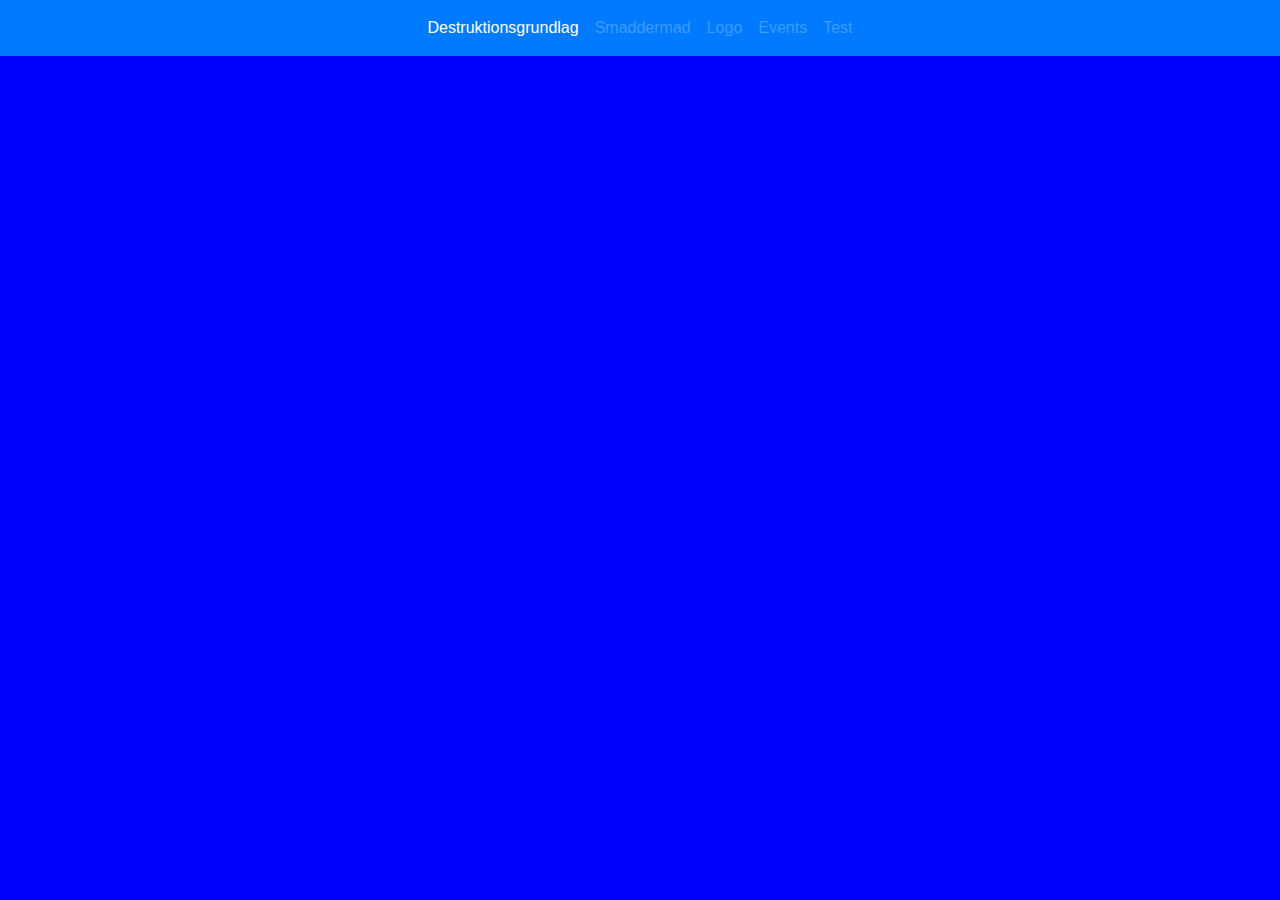
==== index.html @ d43ce2b5 "skelet" ====
<!doctype html>
<html class="no-js" lang="">

<head>
	<meta charset="utf-8">
	<meta http-equiv="x-ua-compatible" content="ie=edge">
	<title>Ændr title</title>
	<meta name="description" content="">
	<meta name="viewport" content="width=device-width, initial-scale=1">

	<link rel="stylesheet" href="bs/css/bootstrap.min.css">
	<link rel="stylesheet" href="css/style.css">
</head>

<body>

	<main class="container">


		<nav id="header" class="navbar navbar-expand-lg navbar-light fixed-top navbar-dark bg-primary ">
			<button class="navbar-toggler" type="button" data-toggle="collapse" data-target="#navbarTogglerDemo01" aria-controls="navbarTogglerDemo01" aria-expanded="false" aria-label="Toggle navigation">
				<span class="navbar-toggler-icon"></span>
			</button>
			<div class="collapse navbar-collapse justify-content-center" id="navbarTogglerDemo01">
				<ul class="navbar-nav">
					<li class="nav-item active">
						<a class="nav-link" href="#!">Destruktionsgrundlag <span class="sr-only">(current)</span></a>
					</li>
					<li class="nav-item">
						<a class="nav-link disabled" href="#!">Smaddermad</a>
					</li>
					<li class="nav-item">
						<a class="nav-link disabled" href="#!">Logo</a>
					</li>
					<li class="nav-item">
						<a class="nav-link disabled" href="#!">Events</a>
					</li>
					<li class="nav-item">
						<a class="nav-link disabled" href="#!">Test</a>
					</li>
				</ul>
			</div>


		</nav>

		<section id="splash" class="row">

		</section>

		<section id="info" class="row">
		</section>

		<section id="taste" class="row text-center">
		</section>

		<section id="test" class="row">
		</section>

		<footer id="footer" class="row">
		</footer>

	</main>

	<!-- Ikke mere indhold efter denne linie -->

	<!-- jQuery og popper.js inkludes herunder - nødvendigt for Bootstrap  - slet dem ikke-->

	<script src="https://code.jquery.com/jquery-3.3.1.slim.min.js" integrity="sha384-q8i/X+965DzO0rT7abK41JStQIAqVgRVzpbzo5smXKp4YfRvH+8abtTE1Pi6jizo" crossorigin="anonymous"></script>
	<script src="https://cdnjs.cloudflare.com/ajax/libs/popper.js/1.14.7/umd/popper.min.js" integrity="sha384-UO2eT0CpHqdSJQ6hJty5KVphtPhzWj9WO1clHTMGa3JDZwrnQq4sF86dIHNDz0W1" crossorigin="anonymous"></script>
	<script src="bs/js/bootstrap.min.js"></script>
	<script src="js/scripts.js"></script>
</body>

</html>
---- css/style.css ----
/* "css/style.css" - til dine custom styles*/

/* Før du skriver noget CSS selv, så tjek https://getbootstrap.com/docs/4.3/getting-started/introduction/ (menuen til venstre)

Der er masser af indbyggede classes for alt muligt i bootstrap, som du hellere skal tilføje i HTML-filen.
F.eks. for typografi, spacing (margin og padding), flexboxes og positionering med meget mere */

/* // Extra small devices (portrait phones, less than 576px)
    // No media query for `xs` since this is the default in Bootstrap*/

/**************************************************/
/* WRITE MOBILE STYLES AND GENERAL STYLES (fonts, colors etc.) HERE BEFORE THE FIRST BREAKPOINT */

body {
	background-color: red;
}

#top,
#bottom {
	background: greenyellow;
}

/* tidl. kaldet 'xs-' */
/*
body::before {
	content: "Default. mobile/under 576px. Deafult i Bootstrap.";
	padding: 1rem;
	background-color: turquoise;
	position: fixed;
	top: 0;
	left: 0;
	z-index: 1000;
	opacity: 0.5;
}
*/

section {
	margin-bottom: 30px;

}



.navbar-nav {
	height: 100vh;
}



/**************************************************/
/* Small devices (landscape phones, 576px and up) */
/**************************************************/
@media (min-width: 576px) {

	body {
		background-color: hotpink;
	}

	/*
    body::before {
        content: "'sm-': lig el. over 576px.";
    }
*/

	/* END "sm-" 576px and up */
}

/**************************************************/
/* // Medium devices (tablets, 768px and up) */
/**************************************************/
@media (min-width: 768px) {

	body {
		background-color: yellow;
	}

	/*
    body::before {
        content: "'md': lig el. over 768px. ";
    }
*/

	/* END "md-" 768px and up */
}

/**************************************************/
/* // Large devices (desktops, 992px and up) */
/**************************************************/
@media (min-width: 992px) {

	body {
		background-color: peru;
	}

	/*
    body::before {
        content: "'lg': lig el. over 992px.";
    }
*/

	/* END "lg-" 992px and up */
}

/**************************************************/
/* // Extra large devices (large desktops, 1200px and up) */
/**************************************************/
@media (min-width: 1200px) {

	body {
		background-color: blue;
	}

	/*
    body::before {
    	content: "'xl': lig el. over 1200px.";
    }
*/

	/* END "xl-" 1200px and up */
	.navbar-nav {
		height: auto;
	}

}
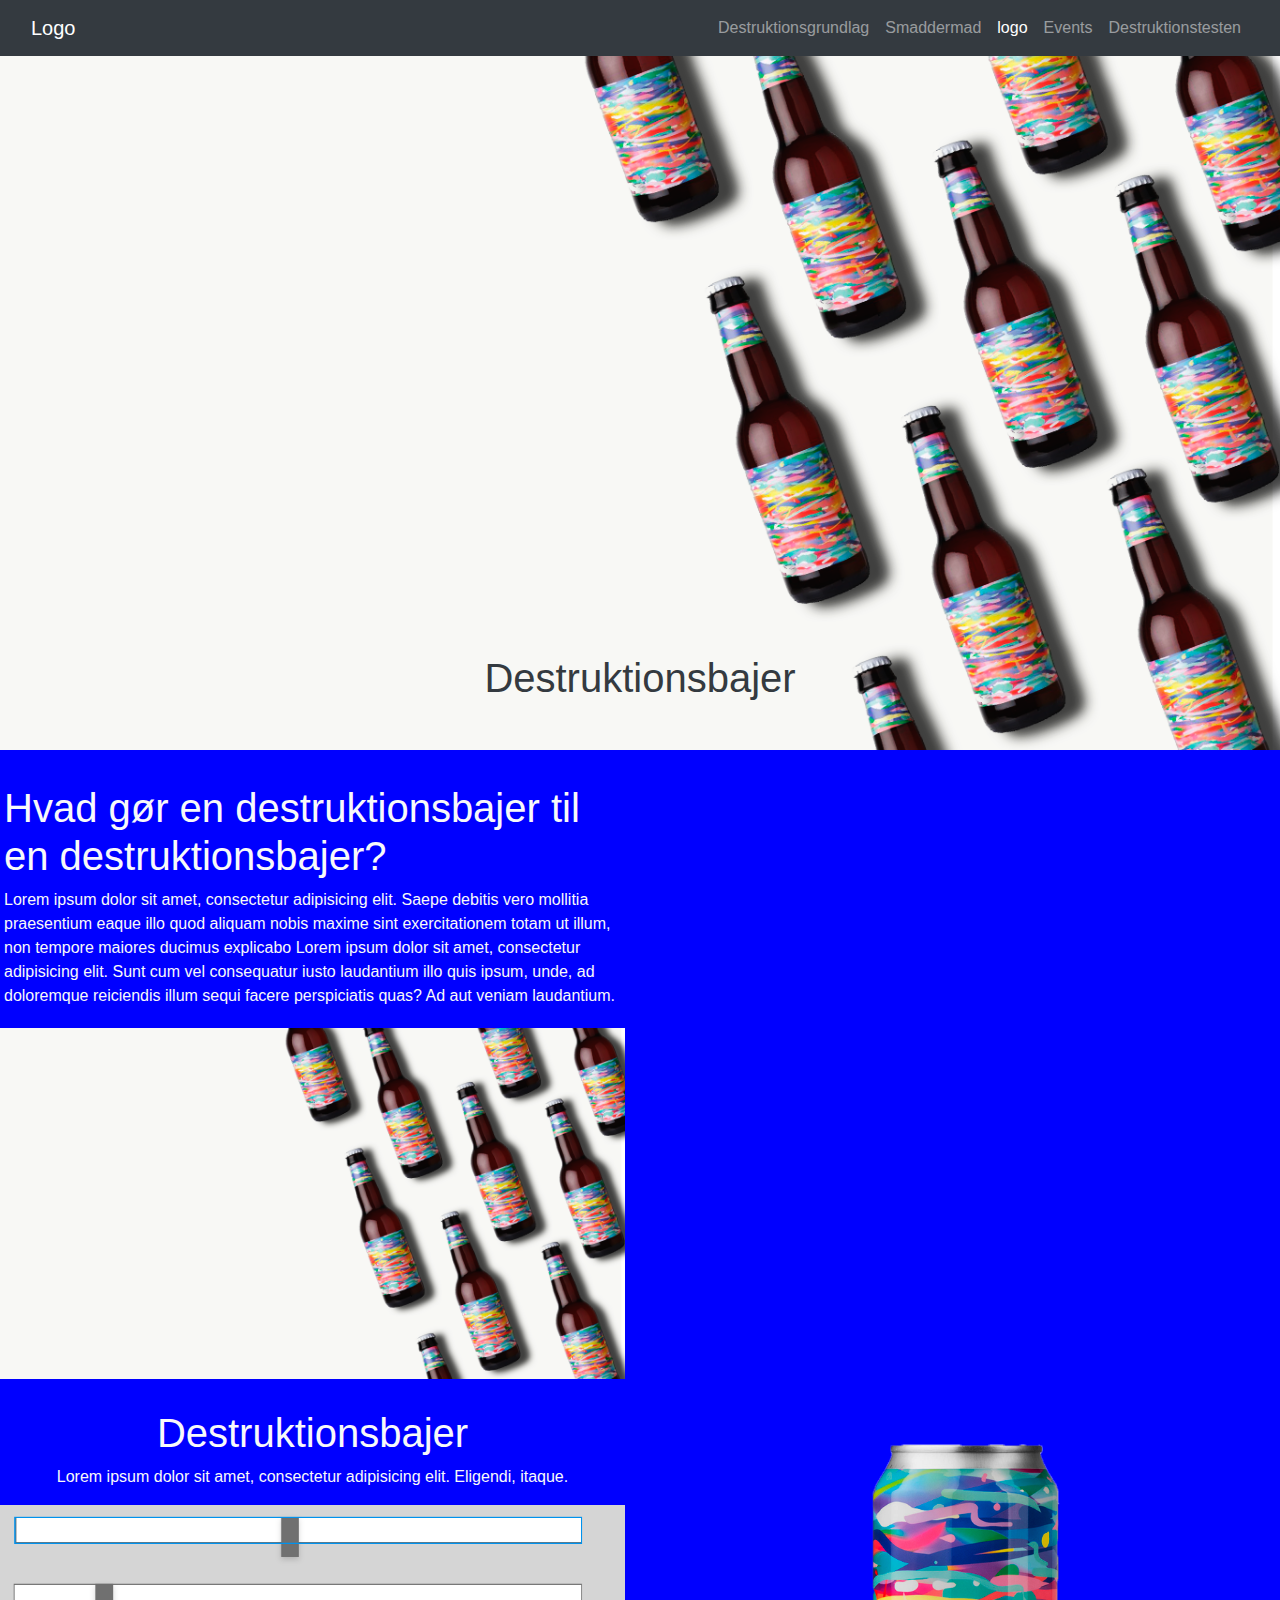
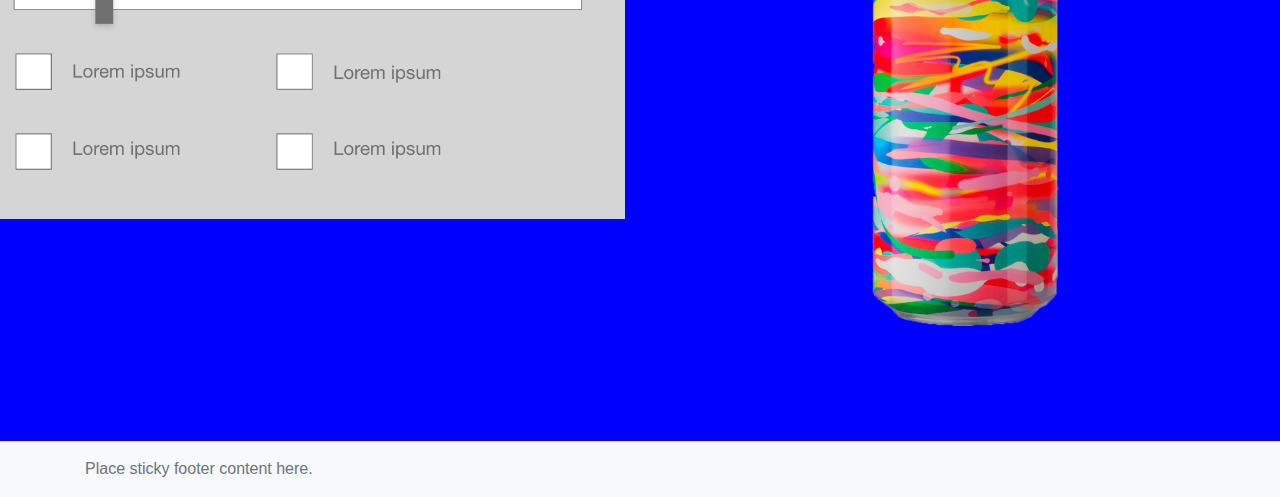
==== commit 7f72d924: "skabelon" ====
--- a/index.html
+++ b/index.html
@@ -14,53 +14,94 @@
 
 <body>
 
-	<main class="container">
 
 
-		<nav id="header" class="navbar navbar-expand-lg navbar-light fixed-top navbar-dark bg-primary ">
-			<button class="navbar-toggler" type="button" data-toggle="collapse" data-target="#navbarTogglerDemo01" aria-controls="navbarTogglerDemo01" aria-expanded="false" aria-label="Toggle navigation">
-				<span class="navbar-toggler-icon"></span>
-			</button>
-			<div class="collapse navbar-collapse justify-content-center" id="navbarTogglerDemo01">
-				<ul class="navbar-nav">
-					<li class="nav-item active">
-						<a class="nav-link" href="#!">Destruktionsgrundlag <span class="sr-only">(current)</span></a>
-					</li>
-					<li class="nav-item">
-						<a class="nav-link disabled" href="#!">Smaddermad</a>
-					</li>
-					<li class="nav-item">
-						<a class="nav-link disabled" href="#!">Logo</a>
-					</li>
-					<li class="nav-item">
-						<a class="nav-link disabled" href="#!">Events</a>
-					</li>
-					<li class="nav-item">
-						<a class="nav-link disabled" href="#!">Test</a>
-					</li>
-				</ul>
+	<!-- Navigation -->
+	<section id="splash" class="row">
+		<nav class=" navbar navbar-expand-xl navbar-dark bg-dark fixed-top">
+			<div class="container col-12">
+				<a class="navbar-brand active" href="index.html">Logo<span class="sr-only">(current)</span></a>
+				<button class="navbar-toggler" type="button" data-toggle="collapse" data-target="#navbarResponsive" aria-controls="navbarResponsive" aria-expanded="false" aria-label="Toggle navigation">
+					<span class="navbar-toggler-icon"></span>
+				</button>
+				<div class="collapse navbar-collapse" id="navbarResponsive">
+					<ul class="navbar-nav ml-auto">
+						<li class="nav-item">
+							<a class="nav-link" href="destruktionsgrundlag.html">Destruktionsgrundlag
+							</a>
+						</li>
+						<li class="nav-item">
+							<a class="nav-link" href="#">Smaddermad</a>
+						</li>
+						<li class="nav-item active">
+							<a class="nav-link" href="#">logo</a>
+						</li>
+						<li class="nav-item">
+							<a class="nav-link" href="events.html">Events</a>
+						</li>
+						<li class="nav-item">
+							<a class="nav-link" href="destruktionstesten.html">Destruktionstesten</a>
+						</li>
+					</ul>
+				</div>
+			</div>
+		</nav>
+	</section>
+	<!-- Header - set the background image for the header in the line below -->
+
+	<section id="splash-text" class="row">
+		<div class="col-12 p-0">
+			<img src="imgs/splash1.png" alt="" class="img-responsive col-12">
+
+			<div class="carousel-caption text-dark">
+				<h1>Destruktionsbajer</h1>
 			</div>
 
+		</div>
+	</section>
 
-		</nav>
+	<section id="info" class="row">
 
-		<section id="splash" class="row">
+		<div class="text-light col-12 m-1 col-xl-6">
+			<h1>Hvad gør en destruktionsbajer
+				til en destruktionsbajer?</h1>
+			<p>Lorem ipsum dolor sit amet, consectetur adipisicing elit. Saepe debitis vero mollitia praesentium eaque illo quod aliquam nobis maxime sint exercitationem totam ut illum, non tempore maiores ducimus explicabo Lorem ipsum dolor sit amet, consectetur adipisicing elit. Sunt cum vel consequatur iusto laudantium illo quis ipsum, unde, ad doloremque reiciendis illum sequi facere perspiciatis quas? Ad aut veniam laudantium.</p>
+		</div>
+		<img src="imgs/splash1.png" alt="" class="img-responsive col-12 col-xl-6">
 
-		</section>
 
-		<section id="info" class="row">
-		</section>
 
-		<section id="taste" class="row text-center">
-		</section>
 
-		<section id="test" class="row">
-		</section>
+	</section>
 
-		<footer id="footer" class="row">
-		</footer>
+	<section id="taste" class="row text-center">
 
-	</main>
+		<div class="col-12 col-xl-6 text-light">
+			<h1>Destruktionsbajer</h1>
+			<p>Lorem ipsum dolor sit amet, consectetur adipisicing elit. Eligendi, itaque.</p>
+			<img src="imgs/smag.png" alt="" class="img-responsive col-12 m-0 p-0 col-xl-13">
+		</div>
+
+		<div class="col-12 col-xl-6">
+			<img src="imgs/Destruktionsbajer.png" alt="" class="img-responsive col-xl-6">
+		</div>
+
+
+
+	</section>
+
+	<section id="test" class="row">
+	</section>
+
+
+	<footer class="footer col-13 mt-auto py-3 row bg-light">
+		<div class="container">
+			<span class="text-muted">Place sticky footer content here.</span>
+		</div>
+	</footer>
+
+
+
 
 	<!-- Ikke mere indhold efter denne linie -->
 
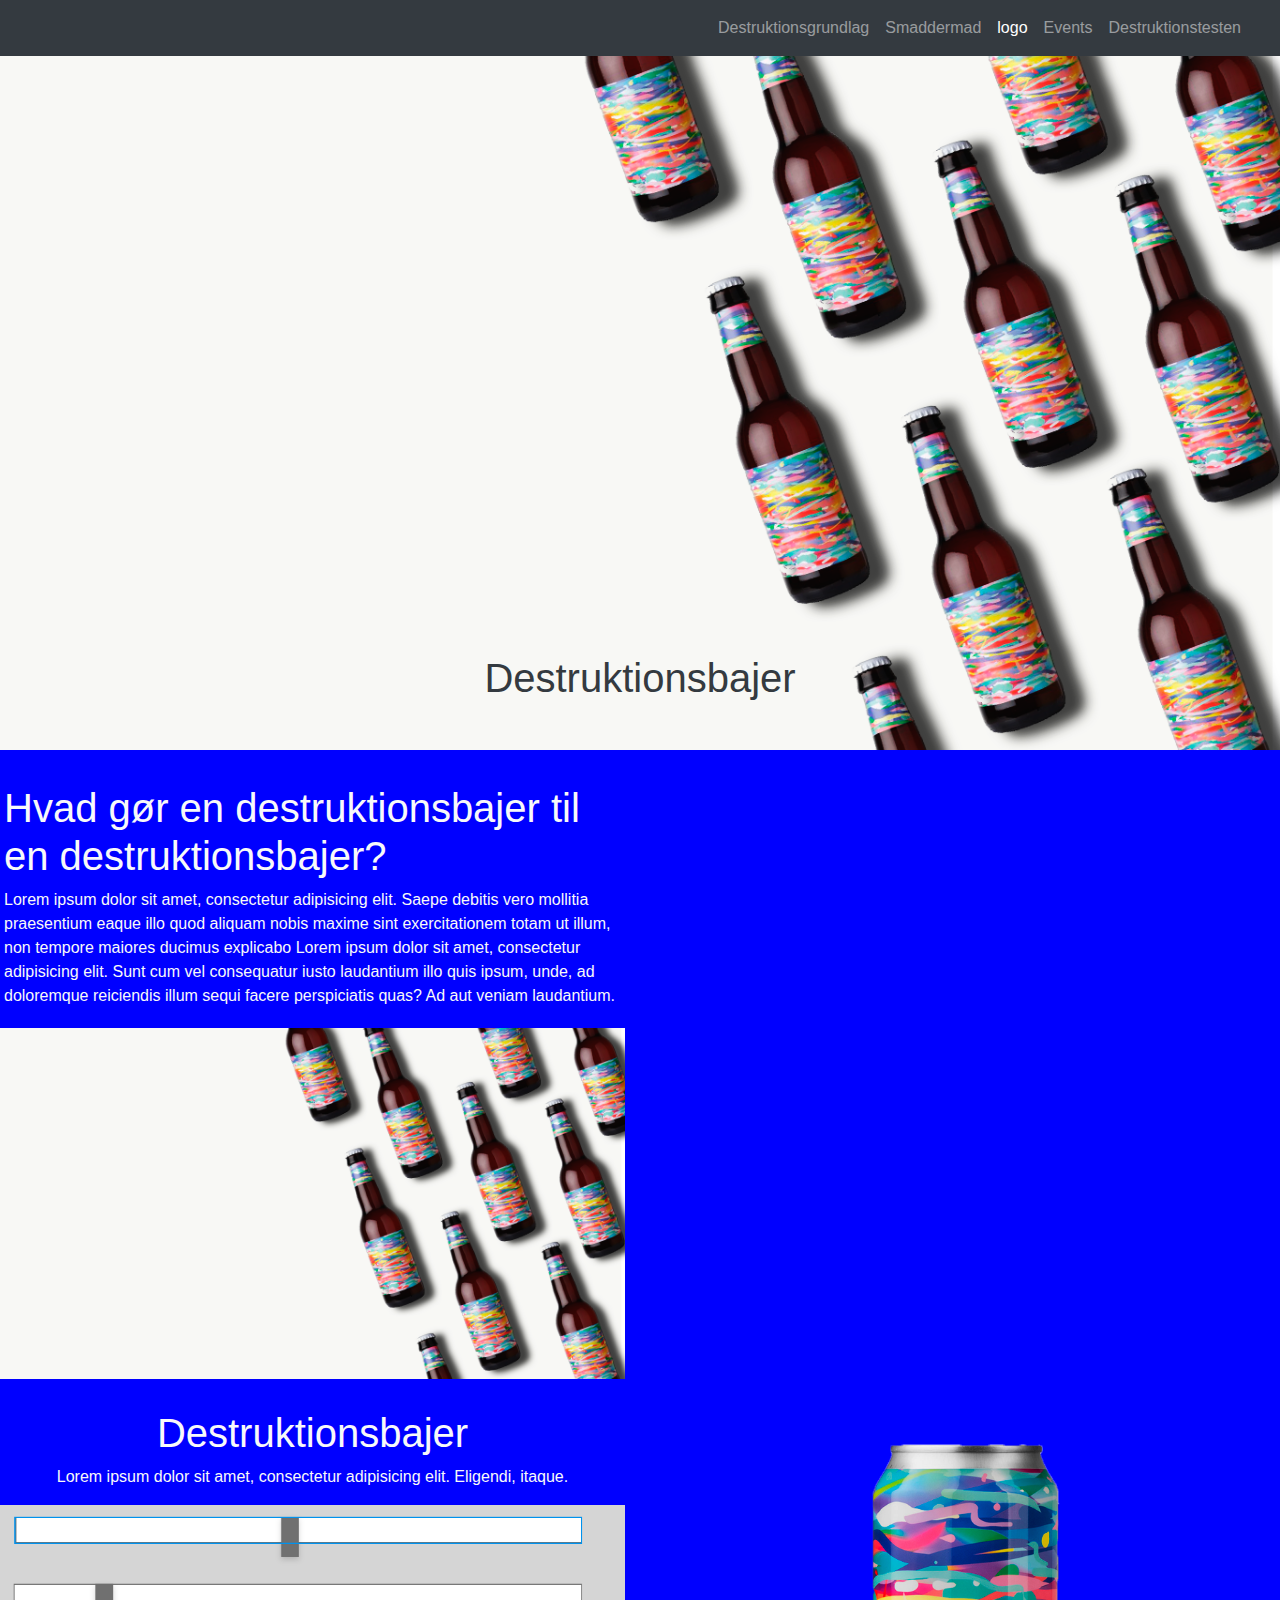
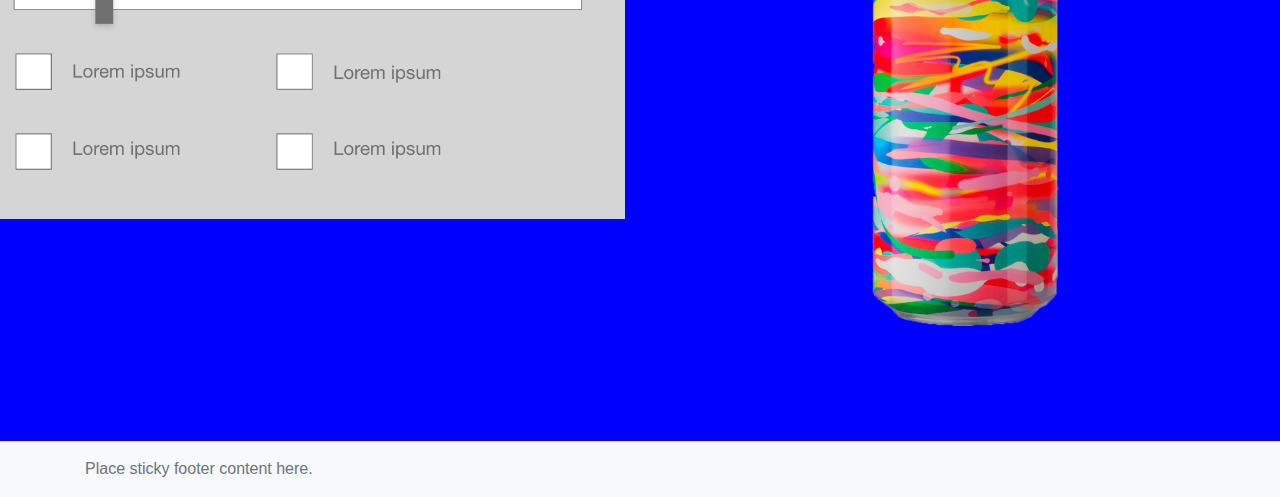
==== commit 56c36619: "ny" ====
--- a/index.html
+++ b/index.html
@@ -20,7 +20,7 @@
 	<section id="splash" class="row">
 		<nav class=" navbar navbar-expand-xl navbar-dark bg-dark fixed-top">
 			<div class="container col-12">
-				<a class="navbar-brand active" href="index.html">Logo<span class="sr-only">(current)</span></a>
+				<a class="navbar-brand active hidden" href="index.html">Logo<span class="sr-only">(current)</span></a>
 				<button class="navbar-toggler" type="button" data-toggle="collapse" data-target="#navbarResponsive" aria-controls="navbarResponsive" aria-expanded="false" aria-label="Toggle navigation">
 					<span class="navbar-toggler-icon"></span>
 				</button>
--- a/css/style.css
+++ b/css/style.css
@@ -14,6 +14,9 @@
 body {
 	background-color: red;
 }
+
+
+
 
 #top,
 #bottom {
@@ -92,6 +95,10 @@
 		background-color: peru;
 	}
 
+	.hidden {
+		display: none;
+	}
+
 	/*
     body::before {
         content: "'lg': lig el. over 992px.";
@@ -121,4 +128,8 @@
 		height: auto;
 	}
 
+	.center {
+		justify-content: center;
+	}
+
 }
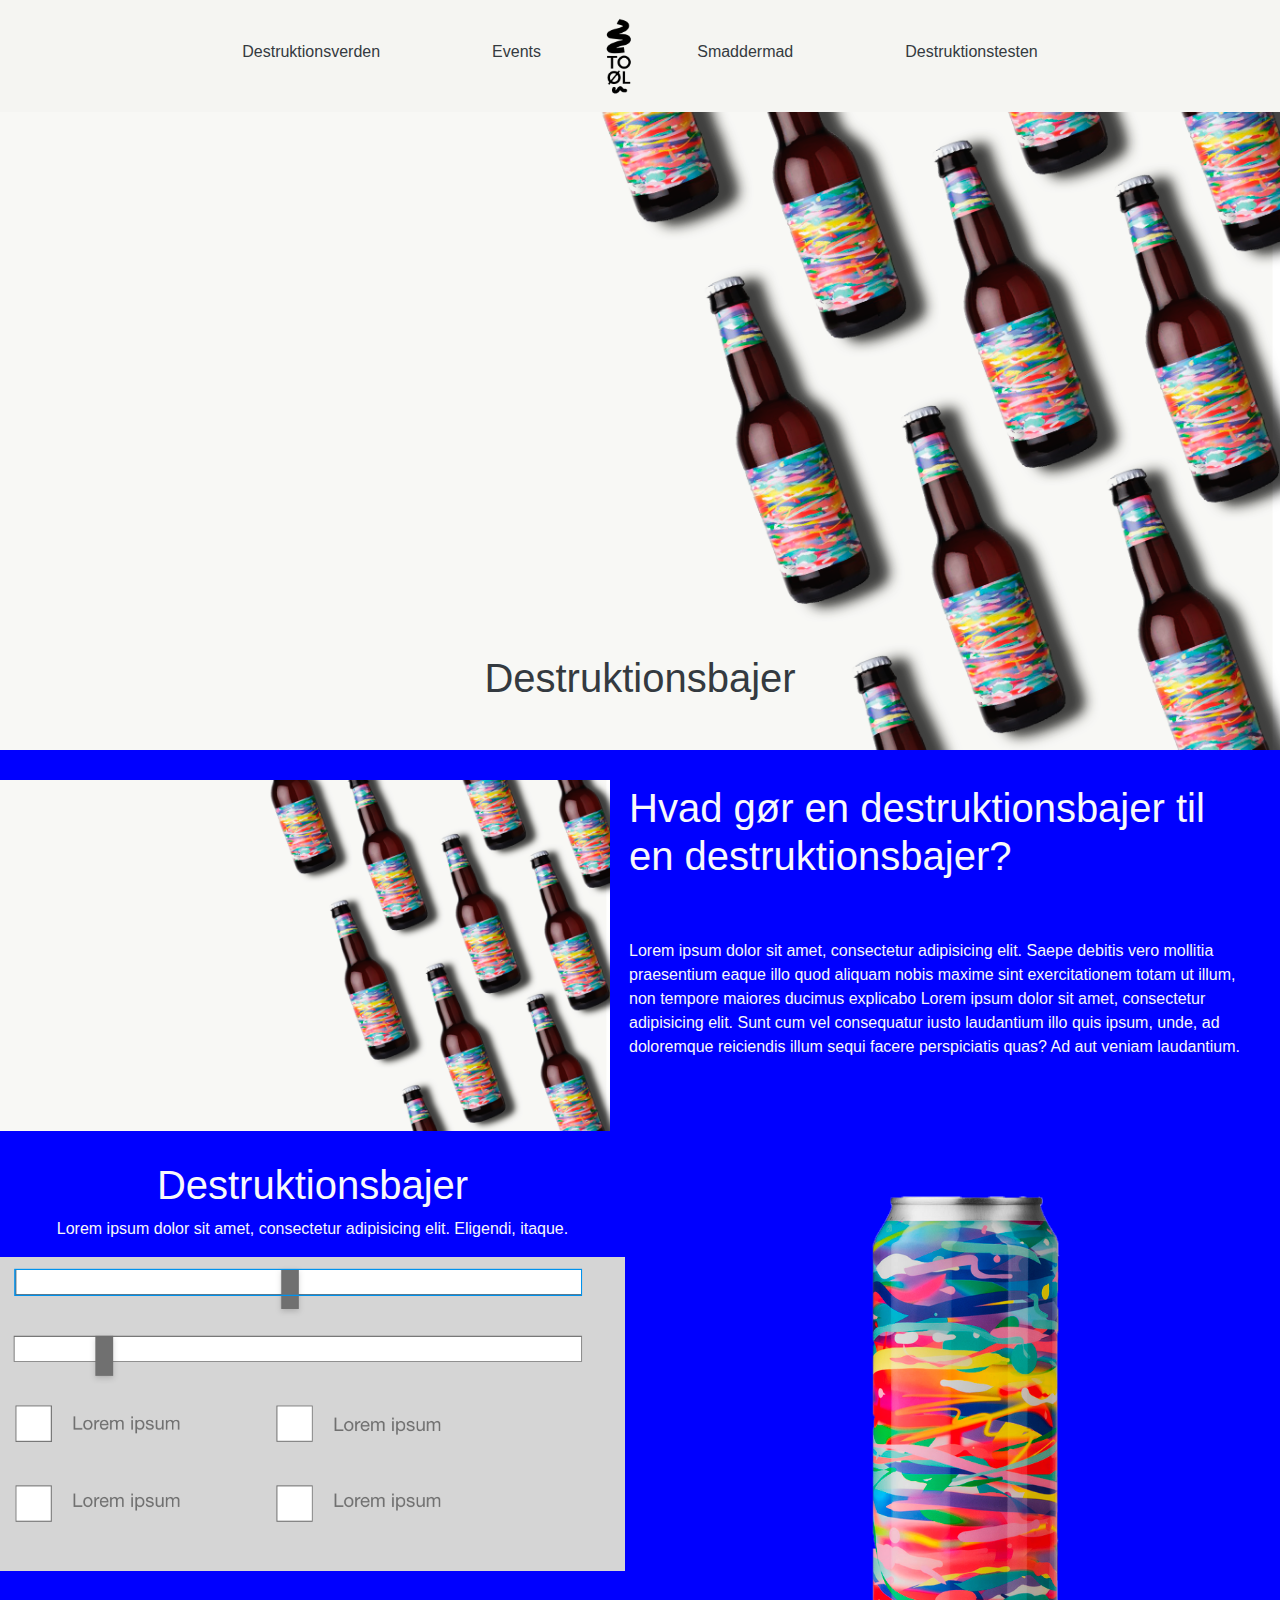
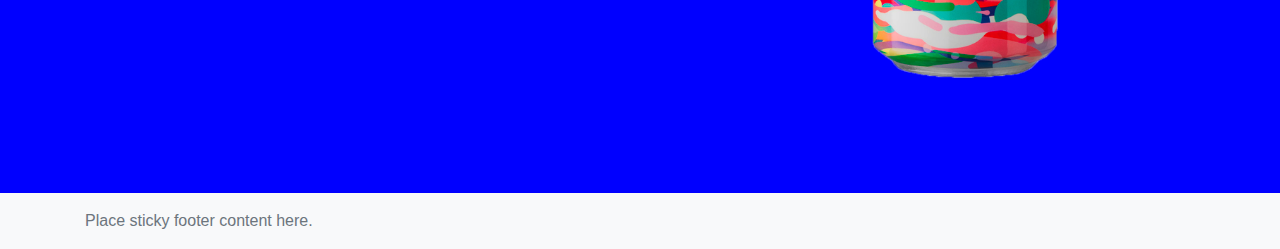
==== commit 9b14cb4f: "mk" ====
--- a/index.html
+++ b/index.html
@@ -7,7 +7,7 @@
 	<title>Ændr title</title>
 	<meta name="description" content="">
 	<meta name="viewport" content="width=device-width, initial-scale=1">
-
+	<META NAME="ROBOTS" CONTENT="NOINDEX, NOFOLLOW">
 	<link rel="stylesheet" href="bs/css/bootstrap.min.css">
 	<link rel="stylesheet" href="css/style.css">
 </head>
@@ -18,29 +18,30 @@
 
 	<!-- Navigation -->
 	<section id="splash" class="row">
-		<nav class=" navbar navbar-expand-xl navbar-dark bg-dark fixed-top">
+		<nav class="navbar navbar-expand-xl navbar-dark bg-colour fixed-top">
 			<div class="container col-12">
-				<a class="navbar-brand active hidden" href="index.html">Logo<span class="sr-only">(current)</span></a>
+				<a href="index.html">
+					<img alt="" src="imgs/logo.png" class="menu-logo hidden m-3" style="height: 4em;"></a>
 				<button class="navbar-toggler" type="button" data-toggle="collapse" data-target="#navbarResponsive" aria-controls="navbarResponsive" aria-expanded="false" aria-label="Toggle navigation">
-					<span class="navbar-toggler-icon"></span>
+					<span class="navbar-toggler-icon "></span>
 				</button>
-				<div class="collapse navbar-collapse" id="navbarResponsive">
-					<ul class="navbar-nav ml-auto">
-						<li class="nav-item">
-							<a class="nav-link" href="destruktionsgrundlag.html">Destruktionsgrundlag
+				<div class="collapse navbar-collapse m-lg-5" id="navbarResponsive">
+					<ul class="navbar-nav ml-auto navbar-center">
+						<li class="nav-item mt-lg-3">
+							<a class="nav-link text-dark mx-5" href="destruktionsgrundlag.html">Destruktionsverden
 							</a>
 						</li>
-						<li class="nav-item">
-							<a class="nav-link" href="#">Smaddermad</a>
+						<li class="nav-item mt-lg-3">
+							<a class="nav-link text-dark mx-5" href="events.html">Events</a>
 						</li>
-						<li class="nav-item active">
-							<a class="nav-link" href="#">logo</a>
+						<li class="nav-item active hidden-mobil">
+							<a href="index.html"><img alt="" src="imgs/logo.png" class="menu-logo" style="height: 5em;"></a>
 						</li>
-						<li class="nav-item">
-							<a class="nav-link" href="events.html">Events</a>
+						<li class="nav-item mt-lg-3">
+							<a class="nav-link text-dark mx-5" href="#">Smaddermad</a>
 						</li>
-						<li class="nav-item">
-							<a class="nav-link" href="destruktionstesten.html">Destruktionstesten</a>
+						<li class="nav-item mt-lg-3">
+							<a class="nav-link text-dark mx-5" href="destruktionstesten.html">Destruktionstesten</a>
 						</li>
 					</ul>
 				</div>
@@ -62,16 +63,12 @@
 
 	<section id="info" class="row">
 
-		<div class="text-light col-12 m-1 col-xl-6">
+		<img src="imgs/splash1.png" alt="" class="img-responsive col-12 col-lg-6 row">
+		<div class="text-light col-12 m-1 col-lg-6 row">
 			<h1>Hvad gør en destruktionsbajer
 				til en destruktionsbajer?</h1>
 			<p>Lorem ipsum dolor sit amet, consectetur adipisicing elit. Saepe debitis vero mollitia praesentium eaque illo quod aliquam nobis maxime sint exercitationem totam ut illum, non tempore maiores ducimus explicabo Lorem ipsum dolor sit amet, consectetur adipisicing elit. Sunt cum vel consequatur iusto laudantium illo quis ipsum, unde, ad doloremque reiciendis illum sequi facere perspiciatis quas? Ad aut veniam laudantium.</p>
 		</div>
-		<img src="imgs/splash1.png" alt="" class="img-responsive col-12 col-xl-6">
-
-
-
-
 	</section>
 
 	<section id="taste" class="row text-center">
@@ -93,7 +90,6 @@
 	<section id="test" class="row">
 	</section>
 
-
 	<footer class="footer col-13 mt-auto py-3 row bg-light">
 		<div class="container">
 			<span class="text-muted">Place sticky footer content here.</span>
--- a/css/style.css
+++ b/css/style.css
@@ -12,7 +12,7 @@
 /* WRITE MOBILE STYLES AND GENERAL STYLES (fonts, colors etc.) HERE BEFORE THE FIRST BREAKPOINT */
 
 body {
-	background-color: red;
+	background-color: #F5F5F2;
 }
 
 
@@ -43,12 +43,17 @@
 }
 
 
-
 .navbar-nav {
 	height: 100vh;
 }
 
+.hidden-mobil {
+	display: none;
+}
 
+.bg-colour {
+	background-color: #F5F5F2;
+}
 
 /**************************************************/
 /* Small devices (landscape phones, 576px and up) */
@@ -99,6 +104,16 @@
 		display: none;
 	}
 
+	.navbar-nav.navbar-center {
+		position: absolute;
+		left: 50%;
+		transform: translatex(-50%);
+	}
+
+	.hidden-mobil {
+		display: inherit;
+	}
+
 	/*
     body::before {
         content: "'lg': lig el. over 992px.";
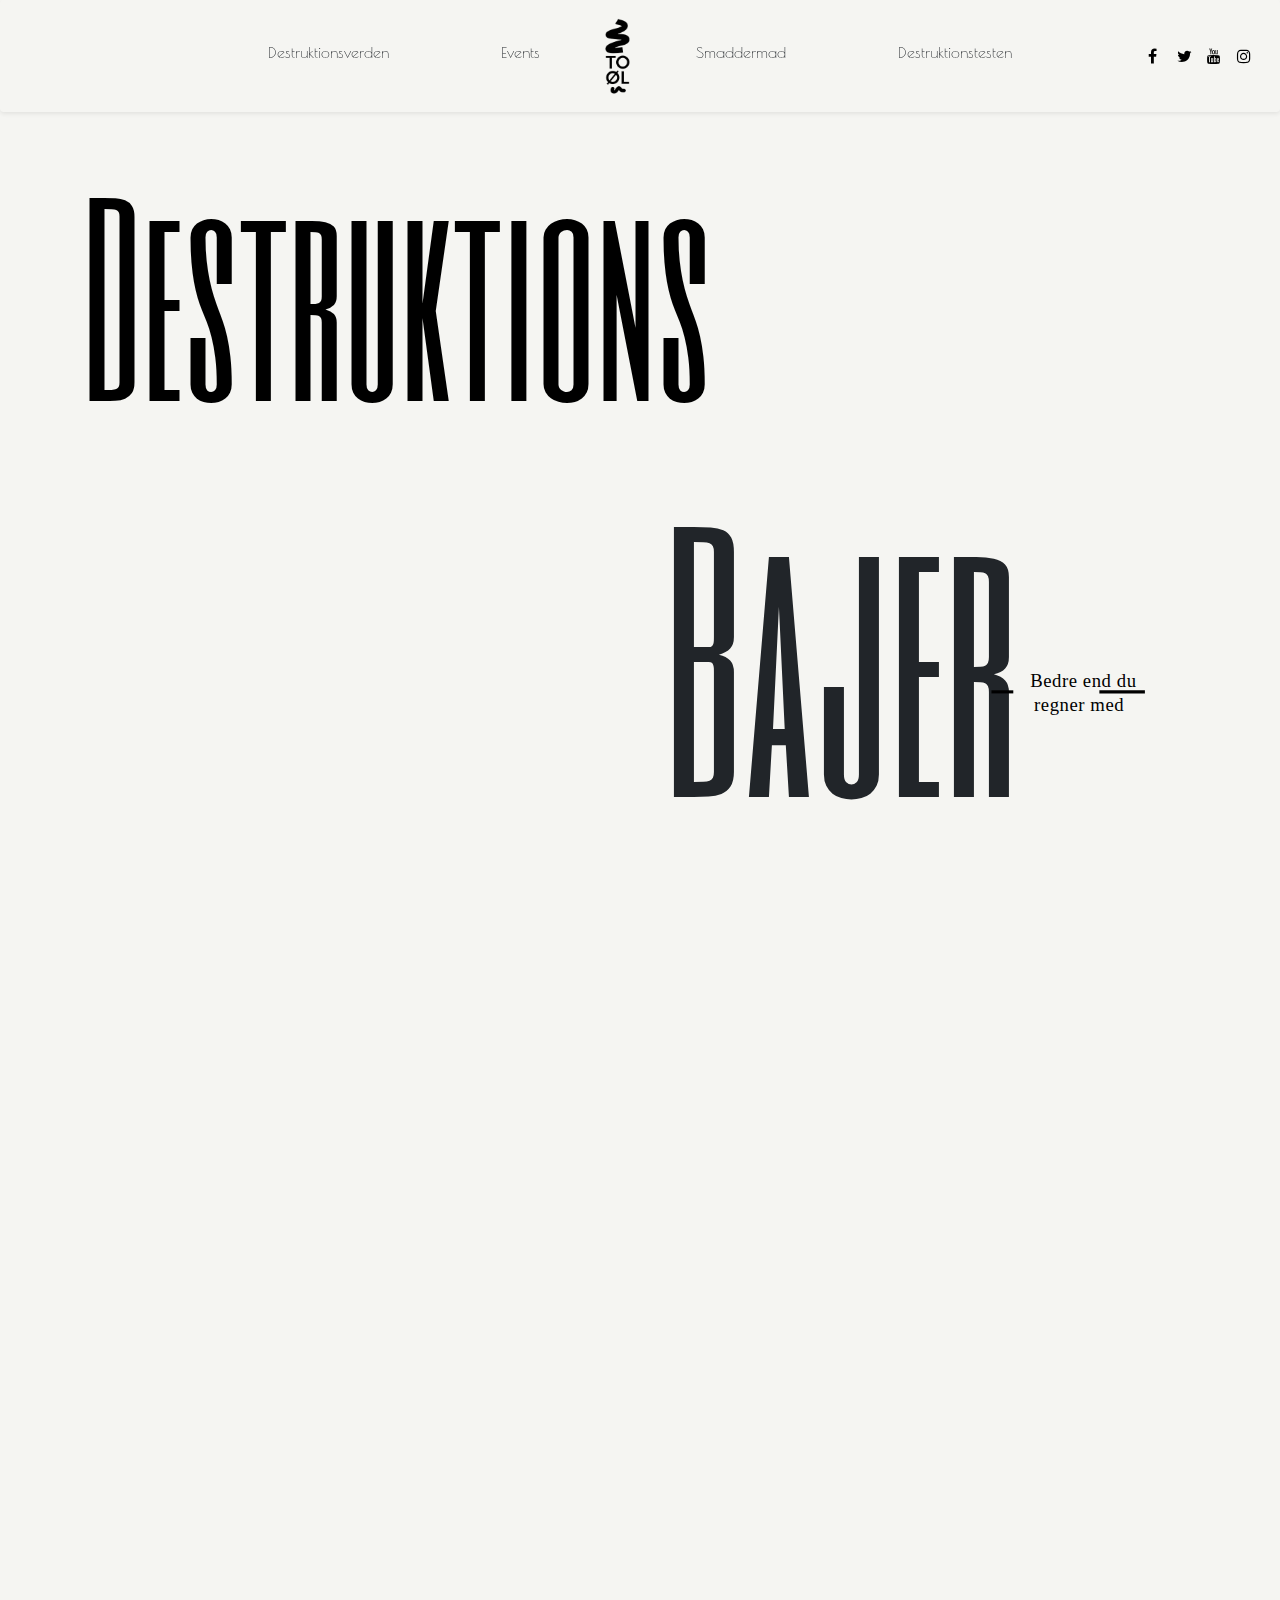
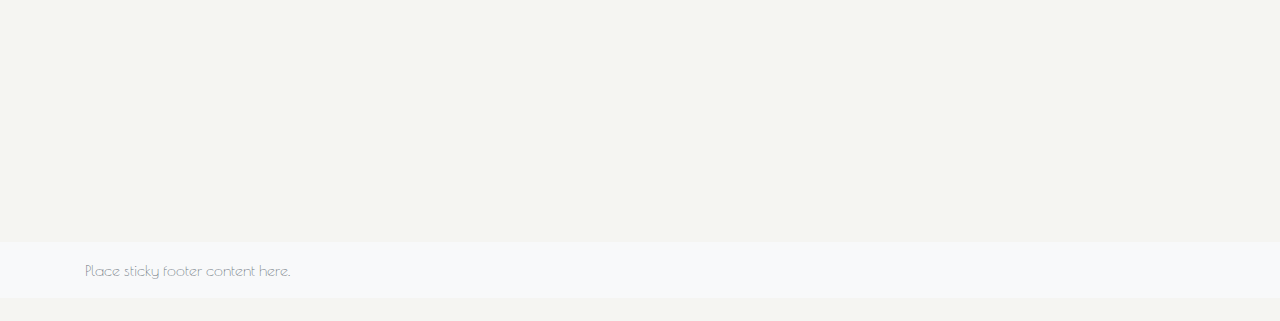
==== commit efaacbb4: "tirsdag" ====
--- a/index.html
+++ b/index.html
@@ -10,6 +10,9 @@
 	<META NAME="ROBOTS" CONTENT="NOINDEX, NOFOLLOW">
 	<link rel="stylesheet" href="bs/css/bootstrap.min.css">
 	<link rel="stylesheet" href="css/style.css">
+	<link href="https://fonts.googleapis.com/css?family=Poiret+One&display=swap" rel="stylesheet">
+	<link rel="stylesheet" href="https://cdnjs.cloudflare.com/ajax/libs/font-awesome/4.7.0/css/font-awesome.min.css">
+	<link href="https://fonts.googleapis.com/css?family=Six+Caps&display=swap" rel="stylesheet">
 </head>
 
 <body>
@@ -18,77 +21,110 @@
 
 	<!-- Navigation -->
 	<section id="splash" class="row">
-		<nav class="navbar navbar-expand-xl navbar-dark bg-colour fixed-top">
+		<nav class="navbar navbar-expand-lg navbar-dark bg-colour fixed-top shadow-sm p-2 mb-4 rounded slideanim">
 			<div class="container col-12">
-				<a href="index.html">
+				<a href="index.html" class="">
 					<img alt="" src="imgs/logo.png" class="menu-logo hidden m-3" style="height: 4em;"></a>
-				<button class="navbar-toggler" type="button" data-toggle="collapse" data-target="#navbarResponsive" aria-controls="navbarResponsive" aria-expanded="false" aria-label="Toggle navigation">
-					<span class="navbar-toggler-icon "></span>
+				<button class="navbar-toggler third-button" type="button" data-toggle="collapse" data-target="#navbarResponsive" aria-controls="navbarResponsive" aria-expanded="false" aria-label="Toggle navigation">
+					<div class="animated-icon3"><span></span><span></span><span></span></div>
 				</button>
+
+
 				<div class="collapse navbar-collapse m-lg-5" id="navbarResponsive">
-					<ul class="navbar-nav ml-auto navbar-center">
+					<ul class="navbar-nav ml-auto navbar-center text-center">
 						<li class="nav-item mt-lg-3">
-							<a class="nav-link text-dark mx-5" href="destruktionsgrundlag.html">Destruktionsverden
+							<a class="nav-link text-body mx-5 burger-menu-margin" href="destruktionsgrundlag.html">Destruktionsverden
 							</a>
 						</li>
 						<li class="nav-item mt-lg-3">
-							<a class="nav-link text-dark mx-5" href="events.html">Events</a>
+							<a class="nav-link text-body mx-5 burger-menu-margin1" href="events.html">Events</a>
 						</li>
 						<li class="nav-item active hidden-mobil">
 							<a href="index.html"><img alt="" src="imgs/logo.png" class="menu-logo" style="height: 5em;"></a>
 						</li>
 						<li class="nav-item mt-lg-3">
-							<a class="nav-link text-dark mx-5" href="#">Smaddermad</a>
+							<a class="nav-link text-body mx-5 burger-menu-margin1" href="#">Smaddermad</a>
 						</li>
 						<li class="nav-item mt-lg-3">
-							<a class="nav-link text-dark mx-5" href="destruktionstesten.html">Destruktionstesten</a>
+							<a class="nav-link text-body mx-5 burger-menu-margin1" href="destruktionstesten.html">Destruktionstesten</a>
 						</li>
+
+						<div class="hidden">
+							<a href="#" class="fa fa-facebook"></a>
+							<a href="#" class="fa fa-twitter"></a>
+							<a href="#" class="fa fa-youtube"></a>
+							<a href="#" class="fa fa-instagram"></a>
+						</div>
+
 					</ul>
+
+
+				</div>
+
+				<div class="hidden-mobil">
+					<a href="#" class="fa fa-facebook"></a>
+					<a href="#" class="fa fa-twitter"></a>
+					<a href="#" class="fa fa-youtube"></a>
+					<a href="#" class="fa fa-instagram"></a>
 				</div>
 			</div>
 		</nav>
 	</section>
-	<!-- Header - set the background image for the header in the line below -->
 
-	<section id="splash-text" class="row">
-		<div class="col-12 p-0">
+	<main>
+		<section id="splash-text" class="row">
+			<div class="col-12 row text-body">
+
+				<!--
 			<img src="imgs/splash1.png" alt="" class="img-responsive col-12">
 
 			<div class="carousel-caption text-dark">
 				<h1>Destruktionsbajer</h1>
 			</div>
+-->
 
-		</div>
-	</section>
+				<h1 class="destruktion_titel1 col-5 row slideanim">Destruktions</h1>
+				<video class="flaske_video col-3 row slideanim bounce-in-top" autoplay="autoplay" width="320" height="840" loop>
+					<source src="imgs/splash_flaske.mp4" type="video/mp4">
+				</video>
+				<h1 class="destruktion_titel2 col-2 row text-body slideanim">Bajer</h1>
+				<img src="imgs/titel3.svg" alt="" class="destruktion_titel3 img-responsive col-2 row text-body slideanim">>
 
-	<section id="info" class="row">
-
-		<img src="imgs/splash1.png" alt="" class="img-responsive col-12 col-lg-6 row">
-		<div class="text-light col-12 m-1 col-lg-6 row">
-			<h1>Hvad gør en destruktionsbajer
-				til en destruktionsbajer?</h1>
-			<p>Lorem ipsum dolor sit amet, consectetur adipisicing elit. Saepe debitis vero mollitia praesentium eaque illo quod aliquam nobis maxime sint exercitationem totam ut illum, non tempore maiores ducimus explicabo Lorem ipsum dolor sit amet, consectetur adipisicing elit. Sunt cum vel consequatur iusto laudantium illo quis ipsum, unde, ad doloremque reiciendis illum sequi facere perspiciatis quas? Ad aut veniam laudantium.</p>
-		</div>
-	</section>
-
-	<section id="taste" class="row text-center">
-
-		<div class="col-12 col-xl-6 text-light">
-			<h1>Destruktionsbajer</h1>
-			<p>Lorem ipsum dolor sit amet, consectetur adipisicing elit. Eligendi, itaque.</p>
-			<img src="imgs/smag.png" alt="" class="img-responsive col-12 m-0 p-0 col-xl-13">
-		</div>
-
-		<div class="col-12 col-xl-6">
-			<img src="imgs/Destruktionsbajer.png" alt="" class="img-responsive col-xl-6">
-		</div>
+			</div>
 
 
 
-	</section>
+		</section>
 
-	<section id="test" class="row">
-	</section>
+
+
+		<section id="info" class="row slideanim">
+
+			<img src="imgs/trekant.svg" alt="" class="trekant img-responsive col-12 p-0 col-xl-13 post-content">
+
+
+			<img src="imgs/billede2.png" alt="" class="img-responsive col-12 m-lg-5 col-lg-5 row">
+			<div class="text-body col-12 col-lg-6 row">
+				<h1 class="text-lg-right margin-top-10 mr-lg-4 m-5 mb-lg-0">Hvad gør en destruktionsbajer
+					til en destruktionsbajer?</h1>
+				<p class="align-right-lg ml-lg-5 pl-lg-5 mr-lg-4 mx-5">Lorem ipsum dolor sit amet, consectetur adipisicing elit. Saepe debitis vero mollitia praesentium eaque illo quod aliquam nobis maxime sint exercitationem totam ut illum, non tempore maiores ducimus explicabo Lorem ipsum dolor sit amet, consectetur adipisicing elit. Sunt cum vel consequatur iusto laudantium illo quis ipsum, unde, ad doloremque reiciendis illum sequi facere perspiciatis quas? Ad aut veniam laudantium.</p>
+			</div>
+
+
+
+			<div class="col-12 col-lg-5 m-5 text-light">
+				<h1 class="m-5">Destruktionsbajer</h1>
+				<p class="m-5"> Lorem ipsum dolor sit amet, consectetur adipisicing elit. Eligendi, itaque.</p>
+				<img src="imgs/smagsnuancer1.svg" alt="" class="img-responsive col-12 col-lg-7 m-5">
+			</div>
+
+			<div class="col-12 col-lg-6">
+				<img src="imgs/bajer_streger.png" alt="" class="img-responsive col-lg-12">
+			</div>
+
+		</section>
+
+	</main>
 
 	<footer class="footer col-13 mt-auto py-3 row bg-light">
 		<div class="container">
@@ -102,11 +138,28 @@
 	<!-- Ikke mere indhold efter denne linie -->
 
 	<!-- jQuery og popper.js inkludes herunder - nødvendigt for Bootstrap  - slet dem ikke-->
-
+	<script src="float-panel.js"></script>
 	<script src="https://code.jquery.com/jquery-3.3.1.slim.min.js" integrity="sha384-q8i/X+965DzO0rT7abK41JStQIAqVgRVzpbzo5smXKp4YfRvH+8abtTE1Pi6jizo" crossorigin="anonymous"></script>
 	<script src="https://cdnjs.cloudflare.com/ajax/libs/popper.js/1.14.7/umd/popper.min.js" integrity="sha384-UO2eT0CpHqdSJQ6hJty5KVphtPhzWj9WO1clHTMGa3JDZwrnQq4sF86dIHNDz0W1" crossorigin="anonymous"></script>
 	<script src="bs/js/bootstrap.min.js"></script>
 	<script src="js/scripts.js"></script>
+	<script>
+		$(document).ready(function() {
+
+			$('.first-button').on('click', function() {
+
+				$('.animated-icon1').toggleClass('open');
+			});
+			$('.second-button').on('click', function() {
+
+				$('.animated-icon2').toggleClass('open');
+			});
+			$('.third-button').on('click', function() {
+
+				$('.animated-icon3').toggleClass('open');
+			});
+		});
+	</script>
 </body>
 
 </html>
--- a/css/style.css
+++ b/css/style.css
@@ -13,46 +13,304 @@
 
 body {
 	background-color: #F5F5F2;
-}
-
-
-
+	font-family: 'Poiret One', cursive;
+}
+
+
+.hide {
+	display: none;
+}
+
+.show {
+	display: block;
+}
 
 #top,
 #bottom {
 	background: greenyellow;
 }
 
-/* tidl. kaldet 'xs-' */
-/*
-body::before {
-	content: "Default. mobile/under 576px. Deafult i Bootstrap.";
-	padding: 1rem;
-	background-color: turquoise;
-	position: fixed;
+section {
+	margin-bottom: 30px;
+
+}
+
+
+.navbar-nav {
+	height: 100vh;
+}
+
+.hidden-mobil {
+	display: none;
+}
+
+.bg-colour {
+	background-color: #F5F5F2;
+}
+
+
+.animated-icon3 {
+	width: 30px;
+	height: 20px;
+	position: relative;
+	margin: 0px;
+	-webkit-transform: rotate(0deg);
+	-moz-transform: rotate(0deg);
+	-o-transform: rotate(0deg);
+	transform: rotate(0deg);
+	-webkit-transition: .5s ease-in-out;
+	-moz-transition: .5s ease-in-out;
+	-o-transition: .5s ease-in-out;
+	transition: .5s ease-in-out;
+	cursor: pointer;
+}
+
+.animated-icon3 span {
+	display: block;
+	position: absolute;
+	height: 3px;
+	width: 100%;
+	border-radius: 9px;
+	opacity: 1;
+	left: 0;
+	-webkit-transform: rotate(0deg);
+	-moz-transform: rotate(0deg);
+	-o-transform: rotate(0deg);
+	transform: rotate(0deg);
+	-webkit-transition: .25s ease-in-out;
+	-moz-transition: .25s ease-in-out;
+	-o-transition: .25s ease-in-out;
+	transition: .25s ease-in-out;
+}
+
+.animated-icon3 span {
+	background: black;
+}
+
+
+.animated-icon3 span:nth-child(1) {
+	top: 0px;
+	-webkit-transform-origin: left center;
+	-moz-transform-origin: left center;
+	-o-transform-origin: left center;
+	transform-origin: left center;
+}
+
+.animated-icon3 span:nth-child(2) {
+	top: 10px;
+	-webkit-transform-origin: left center;
+	-moz-transform-origin: left center;
+	-o-transform-origin: left center;
+	transform-origin: left center;
+}
+
+.animated-icon3 span:nth-child(3) {
+	top: 20px;
+	-webkit-transform-origin: left center;
+	-moz-transform-origin: left center;
+	-o-transform-origin: left center;
+	transform-origin: left center;
+}
+
+.animated-icon3.open span:nth-child(1) {
+	-webkit-transform: rotate(45deg);
+	-moz-transform: rotate(45deg);
+	-o-transform: rotate(45deg);
+	transform: rotate(45deg);
+	top: 0px;
+	left: 8px;
+}
+
+.animated-icon3.open span:nth-child(2) {
+	width: 0%;
+	opacity: 0;
+}
+
+.animated-icon3.open span:nth-child(3) {
+	-webkit-transform: rotate(-45deg);
+	-moz-transform: rotate(-45deg);
+	-o-transform: rotate(-45deg);
+	transform: rotate(-45deg);
+	top: 21px;
+	left: 8px;
+}
+
+.burger-menu-margin {
+	margin-top: 7em;
+}
+
+.burger-menu-margin1 {
+	margin-top: 1em;
+	margin-bottom: 1em;
+}
+
+.fa {
+	padding: 10px;
+	font-size: 35px;
+	width: 30px;
+	text-align: center;
+	text-decoration: none;
+}
+
+.fa:hover {
+	opacity: 0.7;
+	color: black;
+	text-decoration: none;
+}
+
+.fa-facebook {
+	color: black;
+}
+
+.fa-twitter {
+
+	color: black;
+}
+
+
+.fa-youtube {
+
+	color: black;
+}
+
+.fa-instagram {
+
+	color: black;
+}
+
+.margin-top-10 {
+	margin-top: 2em;
+}
+
+
+.destruktion_titel1 {
+	margin-left: 0.34em;
+	margin-right: 0em;
+	margin-top: 0.5em;
+	font-size: 15em;
+	font-family: 'Six Caps', sans-serif;
+	color: black;
+}
+
+.flaske_video {
+	margin-left: -10em;
+}
+
+
+.destruktion_titel2 {
+	margin-left: -0.3em;
+	margin-top: 1.35em;
+	font-size: 20em;
+	font-family: 'Six Caps', sans-serif;
+	color: black;
+}
+
+.destruktion_titel3 {
+	margin-left: 0.7em;
+	margin-top: 3em;
+	font-size: 10em;
+}
+
+.trekant {
+	margin-top: 23.2em;
+
+}
+
+.slideanim {
+	visibility: hidden;
+	visibility: visible\9;
+	/*For old IE browsers IE6-8 */
+}
+
+.slideanim.slide {
+	visibility: visible;
+	animation: slide 1s;
+}
+
+.slideanim::after {
+	/* useful when its child elements are float:left; */
+	content: "";
+	display: table;
+	clear: both;
+}
+
+@keyframes slide {
+	0% {
+		opacity: 0;
+		transform: translateY(50%);
+	}
+
+	100% {
+		opacity: 1;
+		transform: translateY(0);
+	}
+}
+
+.post-content {
 	top: 0;
 	left: 0;
-	z-index: 1000;
-	opacity: 0.5;
-}
-*/
-
-section {
-	margin-bottom: 30px;
-
-}
-
-
-.navbar-nav {
-	height: 100vh;
-}
-
-.hidden-mobil {
-	display: none;
-}
-
-.bg-colour {
-	background-color: #F5F5F2;
+	position: absolute;
+}
+
+.thumbnail {
+	position: relative;
+
+}
+
+.bounce-in-top {
+	animation: bounce-in-top 1.1s both
+}
+
+@keyframes bounce-in-top {
+	0% {
+		transform: translateY(-500px);
+		animation-timing-function: ease-in;
+		opacity: 0
+	}
+
+	38% {
+		transform: translateY(0);
+		animation-timing-function: ease-out;
+		opacity: 1
+	}
+
+	55% {
+		transform: translateY(-65px);
+		animation-timing-function: ease-in
+	}
+
+	72% {
+		transform: translateY(0);
+		animation-timing-function: ease-out
+	}
+
+	81% {
+		transform: translateY(-28px);
+		animation-timing-function: ease-in
+	}
+
+	90% {
+		transform: translateY(0);
+		animation-timing-function: ease-out
+	}
+
+	95% {
+		transform: translateY(-8px);
+		animation-timing-function: ease-in
+	}
+
+	100% {
+		transform: translateY(0);
+		animation-timing-function: ease-out
+	}
+}
+
+main {
+	z-index: 2;
+}
+
+footer {
+	z-index: 0;
 }
 
 /**************************************************/
@@ -114,6 +372,22 @@
 		display: inherit;
 	}
 
+
+
+	.burger-menu-margin,
+	.burger-menu-margin1 {
+		margin-top: 0em;
+		margin-bottom: 0em;
+	}
+
+	.navbar-nav {
+		height: auto;
+	}
+
+	.center {
+		justify-content: center;
+	}
+
 	/*
     body::before {
         content: "'lg': lig el. over 992px.";
@@ -129,7 +403,7 @@
 @media (min-width: 1200px) {
 
 	body {
-		background-color: blue;
+		background-color: #F5F5F2;
 	}
 
 	/*
@@ -139,12 +413,6 @@
 */
 
 	/* END "xl-" 1200px and up */
-	.navbar-nav {
-		height: auto;
-	}
-
-	.center {
-		justify-content: center;
-	}
-
-}
+
+
+}
